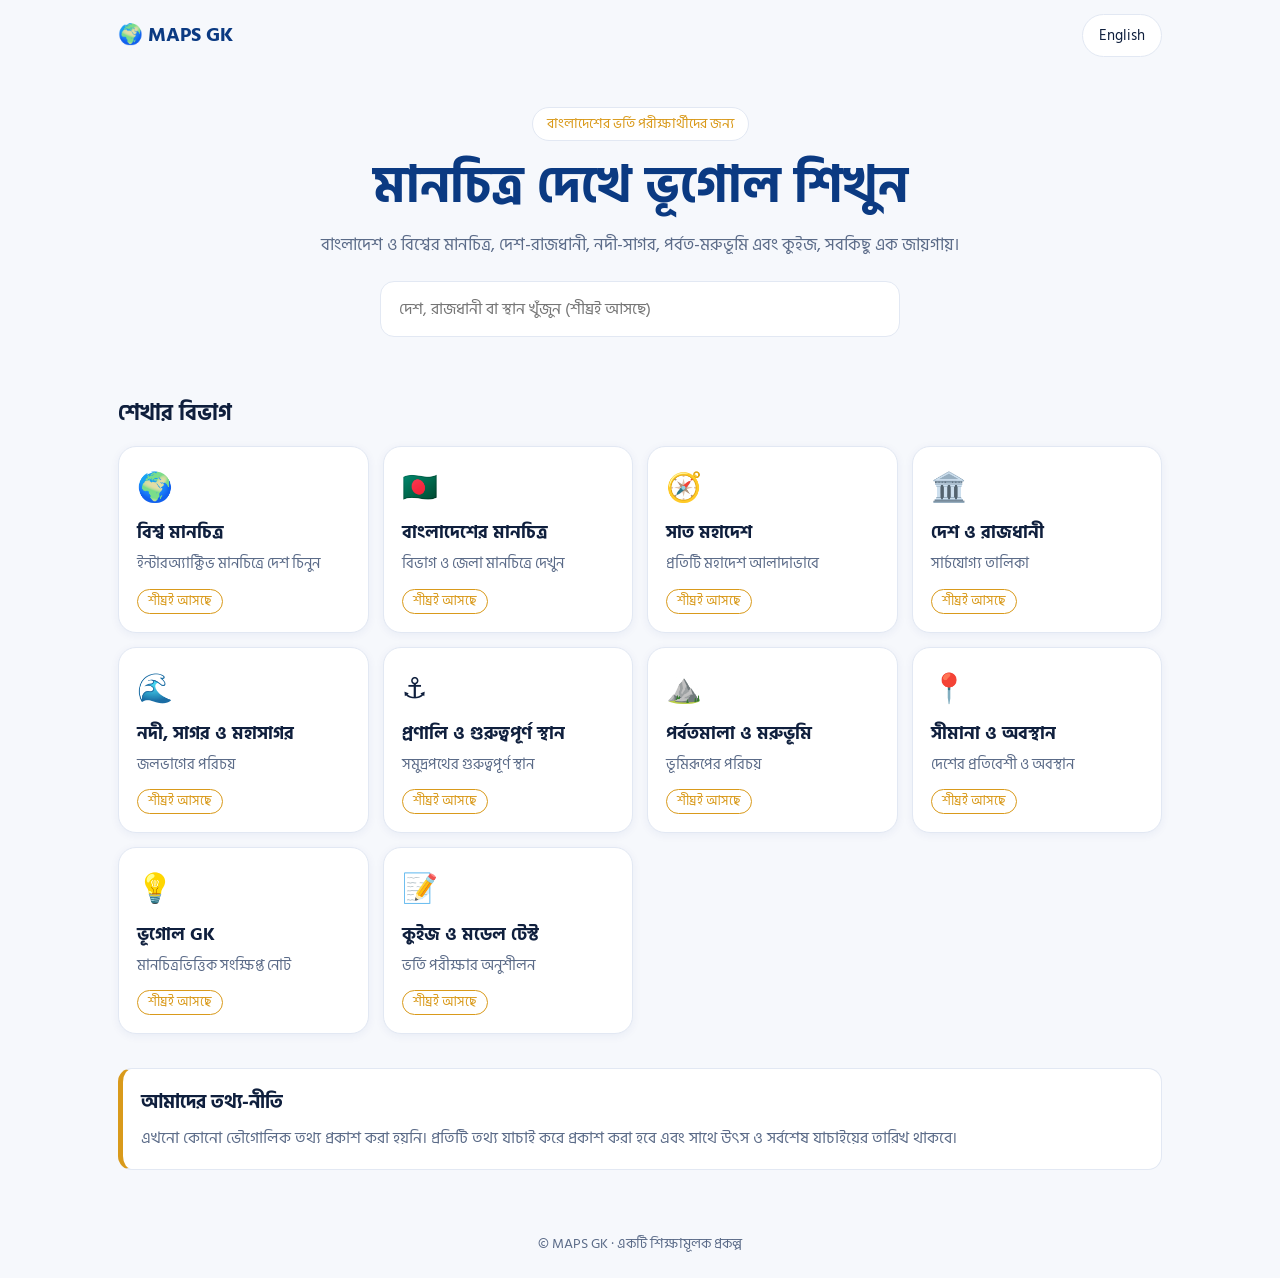
==== home.html @ 422afd4a "Add initial HTML structure for home page" ====
<!DOCTYPE html>
<html lang="bn">
<head>
  <meta charset="UTF-8">
  <meta name="viewport" content="width=device-width, initial-scale=1, viewport-fit=cover">
  <title>MAPS GK</title>
  <link rel="preconnect" href="https://fonts.googleapis.com">
  <link rel="preconnect" href="https://fonts.gstatic.com" crossorigin>
  <link href="https://fonts.googleapis.com/css2?family=Hind+Siliguri:wght@400;600;700&display=swap" rel="stylesheet">
  <link rel="stylesheet" href="assets/style.css">
</head>
<body>
  <header class="top">
    <a class="brand" href="home.html">🌍 MAPS GK</a>
    <button id="langBtn" type="button">English</button>
  </header>

  <main>
    <section class="hero">
      <p class="tag" data-i18n="tag"></p>
      <h1 data-i18n="h1"></h1>
      <p class="lead" data-i18n="lead"></p>
      <div class="search">
        <input id="searchBox" type="search" disabled>
      </div>
    </section>

    <section>
      <h2 data-i18n="topics"></h2>
      <div class="grid" id="grid"></div>
    </section>

    <section class="promise">
      <h2 data-i18n="promiseTitle"></h2>
      <p data-i18n="promise"></p>
    </section>
  </main>

  <footer data-i18n="footer"></footer>

  <script src="assets/app.js"></script>
</body>
</html>
---- assets/style.css ----
:root{--bg:#f6f8fc;--card:#ffffff;--text:#0f1f3d;--muted:#5b6b88;--brand:#0b3a82;--accent:#d99a1b;--line:#e2e8f3}
@media (prefers-color-scheme:dark){:root{--bg:#0b1426;--card:#121e36;--text:#eaf0fb;--muted:#9fb0cf;--brand:#7fb0ff;--accent:#f0b84a;--line:#22324f}}
*{box-sizing:border-box}
html{scroll-behavior:smooth}
body{margin:0;font-family:"Hind Siliguri","Noto Sans Bengali",system-ui,sans-serif;background:var(--bg);color:var(--text);line-height:1.65;padding-top:env(safe-area-inset-top)}
.top{display:flex;justify-content:space-between;align-items:center;max-width:1080px;margin:0 auto;padding:14px 18px}
.brand{font-weight:700;font-size:1.25rem;color:var(--brand);text-decoration:none}
#langBtn{border:1px solid var(--line);background:var(--card);color:var(--text);padding:8px 16px;border-radius:999px;font:inherit;font-size:.95rem;cursor:pointer}
main{max-width:1080px;margin:0 auto;padding:0 18px 40px}
.hero{padding:36px 0 28px;text-align:center}
.tag{display:inline-block;background:var(--card);border:1px solid var(--line);color:var(--accent);padding:4px 14px;border-radius:999px;font-size:.9rem;margin:0 0 14px}
h1{font-size:clamp(1.9rem,6vw,3.2rem);line-height:1.25;margin:0 0 12px;color:var(--brand)}
.lead{max-width:640px;margin:0 auto 22px;color:var(--muted);font-size:1.05rem}
.search input{width:100%;max-width:520px;padding:14px 18px;border-radius:14px;border:1px solid var(--line);background:var(--card);color:var(--text);font:inherit}
h2{font-size:1.4rem;margin:30px 0 14px}
.grid{display:grid;gap:14px;grid-template-columns:repeat(auto-fill,minmax(240px,1fr))}
.card{background:var(--card);border:1px solid var(--line);border-radius:18px;padding:18px;box-shadow:0 2px 10px rgba(11,58,130,.06)}
.card .ic{font-size:1.8rem}
.card h3{margin:6px 0 4px;font-size:1.1rem}
.card p{margin:0 0 10px;color:var(--muted);font-size:.95rem}
.badge{display:inline-block;font-size:.8rem;color:var(--accent);border:1px solid var(--accent);border-radius:999px;padding:1px 10px}
.promise{margin-top:34px;background:var(--card);border:1px solid var(--line);border-left:5px solid var(--accent);border-radius:14px;padding:18px}
.promise h2{margin:0 0 6px;font-size:1.2rem}
.promise p{margin:0;color:var(--muted)}
footer{text-align:center;color:var(--muted);padding:22px 18px calc(22px + env(safe-area-inset-bottom));font-size:.9rem}
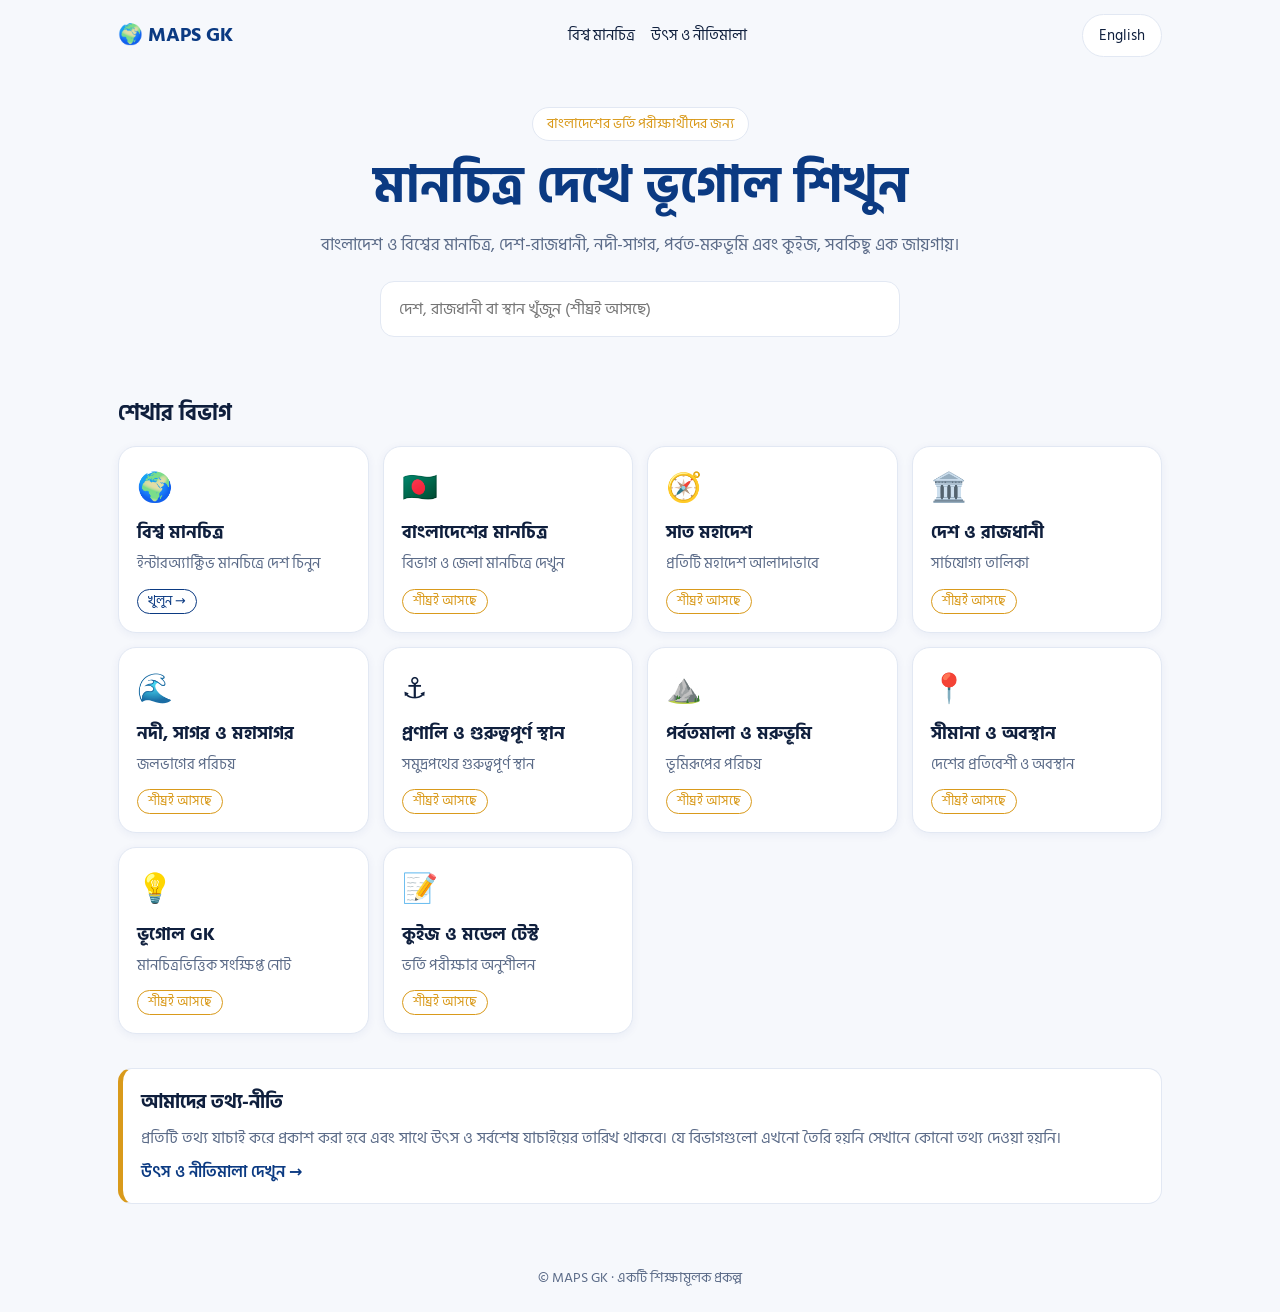
==== commit 6a29d9ae: "Enhance home.html with CSS styles and animations Added styles for navigation, cards, and animations." ====
--- a/home.html
+++ b/home.html
@@ -8,10 +8,30 @@
   <link rel="preconnect" href="https://fonts.gstatic.com" crossorigin>
   <link href="https://fonts.googleapis.com/css2?family=Hind+Siliguri:wght@400;600;700&display=swap" rel="stylesheet">
   <link rel="stylesheet" href="assets/style.css">
+  <style>
+    .top { flex-wrap: wrap; gap: 8px; }
+    .nav { display: flex; gap: 16px; font-size: .95rem; }
+    .nav a { color: var(--text); text-decoration: none; }
+    .nav a:hover { color: var(--accent); }
+    a.card { display: block; color: inherit; text-decoration: none; transition: transform .2s ease, box-shadow .2s ease; }
+    a.card:hover, a.card:active { transform: translateY(-3px); box-shadow: 0 8px 20px rgba(11,58,130,.14); }
+    .badge.on { color: var(--brand); border-color: var(--brand); }
+    .promise a { color: var(--brand); display: inline-block; margin-top: 8px; font-weight: 600; text-decoration: none; }
+    .hero, .card { animation: rise .5s ease both; }
+    @keyframes rise { from { opacity: 0; transform: translateY(10px); } to { opacity: 1; transform: none; } }
+    @media (prefers-reduced-motion: reduce) {
+      .hero, .card { animation: none; }
+      a.card { transition: none; }
+    }
+  </style>
 </head>
 <body>
   <header class="top">
     <a class="brand" href="home.html">🌍 MAPS GK</a>
+    <nav class="nav">
+      <a href="map.html" data-i18n="navMap"></a>
+      <a href="sources.html" data-i18n="navSources"></a>
+    </nav>
     <button id="langBtn" type="button">English</button>
   </header>
 
@@ -33,6 +53,7 @@
     <section class="promise">
       <h2 data-i18n="promiseTitle"></h2>
       <p data-i18n="promise"></p>
+      <a href="sources.html" data-i18n="sourcesLink"></a>
     </section>
   </main>
 
